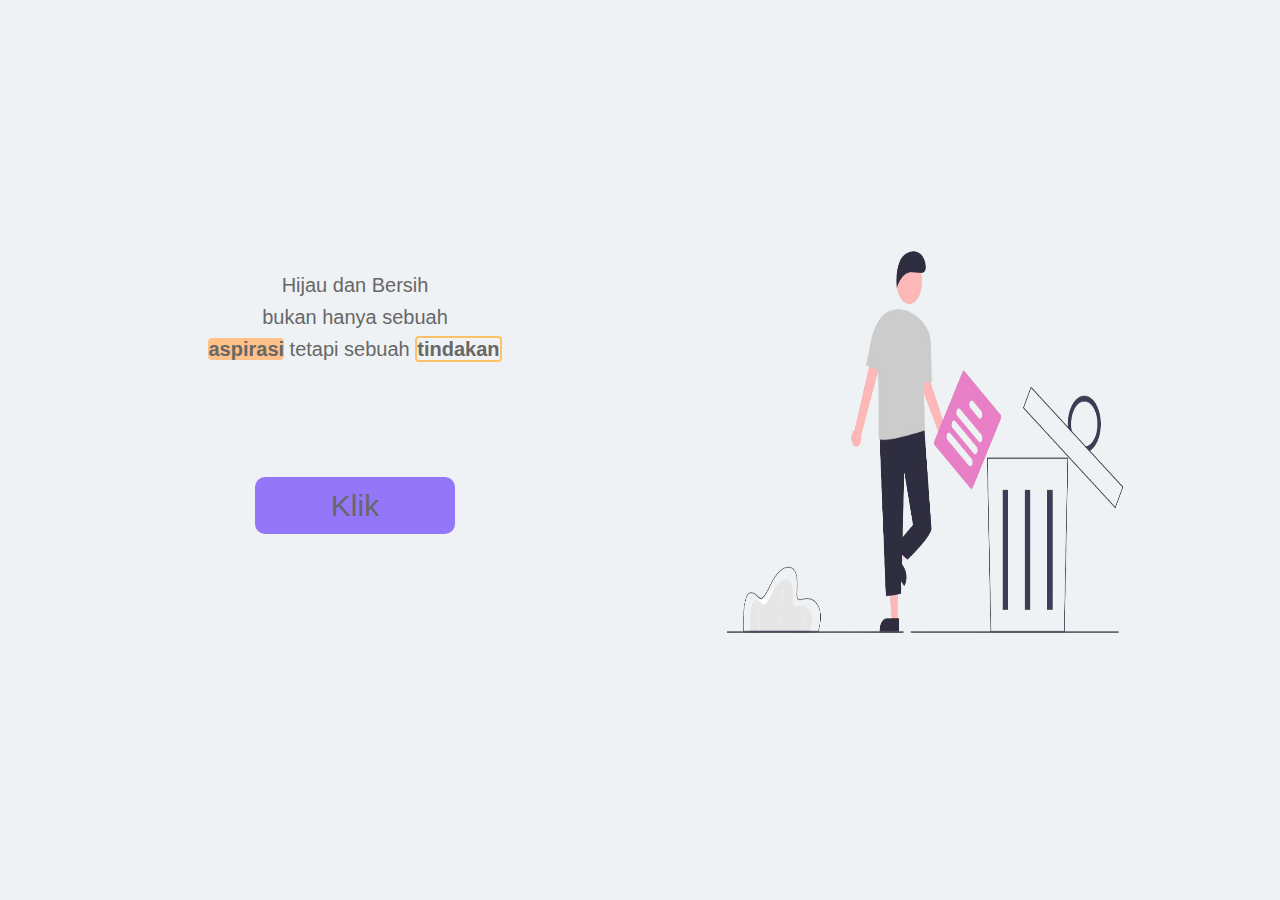
==== index.html @ 5fb0d640 "first commit" ====
<!DOCTYPE html>

<html lang="en">

<head>
    <meta name="utf-8">
    <meta name="viewport" content="width=device-width, initial-scale=1, minimum-scale=1, maximum-scale=1">

    <title>Trash Education Web</title>
    <meta content="" name="description">
    <meta content="" name="keywords">

    <!-- Favicon -->
    <link href="assets/img/welcome_logo.png" rel="icon">

    <!-- Icon -->
    <link rel="stylesheet" href="https://cdnjs.cloudflare.com/ajax/libs/font-awesome/4.7.0/css/font-awesome.min.css">

    <!-- Bootstrap -->
    <link rel="stylesheet" href="assets/css/bootstrap.css">
    <script src="assets/js/bootstrap.js"></script>
    <script src="assets/js/jquery.js"></script>
    <script src="assets/js/popper.js"></script>

    <!-- Style -->
    <link rel="stylesheet" href="assets/css/style.css">
    <script src="assets/js/style.js"></script>

    <!-- ======================================================
    * Template Name: Trash Education Web - v1
    * Author : Aji Santoso
    * Class : Teknik Informatika 2 B
    ===========================================================-->
</head>

<body class="welcome-body">
    <div class="container" style="margin-top: 15%">
        <div class="row">

            <div class="col-sm-6 text-center">
                <div class="welcome-quotes">
                    <h5>Hijau dan Bersih</h5>
                    <h5>bukan hanya sebuah</h5>
                    <h5><strong class="rounded" style="background-color: #FFC187;">aspirasi</strong> tetapi sebuah <strong class="rounded" style="border: 2px solid #FFC167">tindakan</strong></h5>
                </div>
                <a href="home_page.html" class="btn welcome-btn">Klik</a>
            </div>

            <div class="col-sm-6 text-center">
                <img class="welcome-logo" src="assets/img/user_logo.png">
            </div>

        </div>
    </div>
</body>

</html>
---- assets/css/style.css ----
::-webkit-scrollbar {
    width: 7px;
    display: block;
    background-color: #EFF2F5;
    border: none;
    outline: none;
}

 ::-webkit-scrollbar-thumb {
    background: #9477F9;
    display: block;
    -webkit-border-radius: 10px;
    border-radius: 10px;
}


/*-- Welcome Page --*/

.welcome-body {
    background-color: #EFF2F5;
}

.welcome-logo {
    width: 500px;
    height: 500px;
}

.welcome-quotes {
    margin-top: 15%;
    font-weight: bold;
    color: #676767;
}

.welcome-btn {
    margin-top: 20%;
    width: 200px;
    color: #EFF2F5;
    background-color: #9477F9;
    border-radius: 10px;
}

.welcome-btn:hover {
    opacity: 0.8;
}


/*-- Home Page --*/

.phone {
    display: none;
}

.home-body {
    background-color: #BE7EE6;
}

.home-title {
    display: inline-flex;
    position: relative;
    margin-top: 150px;
    margin-left: 200px;
    font-size: 70px;
    color: white;
    font-weight: bold;
}

.home-logo {
    width: 800px;
    height: 800px;
    display: inline;
    z-index: -1;
    margin-right: -200px;
    margin-top: -80px;
    position: absolute;
}

.home-container {
    margin-top: 12%;
    height: 1270px;
    border-radius: 140px 0px 0px 0px;
}

.home-rectangle {
    border-radius: 60px;
    width: 260px;
    height: 260px;
    background-image: url('../img/tong.png');
    background-size: cover;
}

.home-footer {
    background: none;
    outline: none;
    border: none;
    font-size: 30px;
    color: #676767;
    font-weight: bold;
    margin-left: -60px;
}

.home-card {
    border-radius: 35px;
    width: 600px;
    height: 145px;
    background-color: #EFF2F5;
    border: none;
}

.col-sm-2:hover {
    opacity: 0.8;
}

.btn {
    border-radius: 10px;
    font-size: 30px;
    color: #676767;
    border: none;
}

.btn:hover {
    opacity: 0.8;
    color: #676767;
}

.phone {
    display: none;
}

@media screen and (max-width: 776px) {
    body {
        max-width: 100%;
    }
    .desktop {
        display: none;
    }
    .phone {
        display: block;
    }
    .welcome-logo {
        width: 500px;
        height: 500px;
        margin-left: -80px;
    }
    .home-title {
        display: inline-flex;
        position: relative;
        margin-top: 90px;
        margin-left: 10px;
        font-size: 25px;
        color: white;
        font-weight: bold;
    }
    .home-logo {
        width: 240px;
        height: 200px;
        display: inline;
        z-index: -1;
        margin-right: -200px;
        margin-top: -25px;
        position: absolute;
    }
    .home-container {
        margin-top: 8%;
        height: 720px;
        border-radius: 90px 0px 0px 0px;
    }
    .home-rectangle {
        border-radius: 20px;
        width: 80px;
        height: 80px;
        background-image: url('../img/tong.png');
        background-size: cover;
    }
    .home-footer {
        background: none;
        outline: none;
        border: none;
        font-size: 15px;
        color: #676767;
    }
    .home-card {
        border-radius: 20px;
        width: 320px;
        height: 90px;
        background-color: #EFF2F5;
        border: none;
    }
    .col-sm-2:hover {
        opacity: 0.8;
    }
}
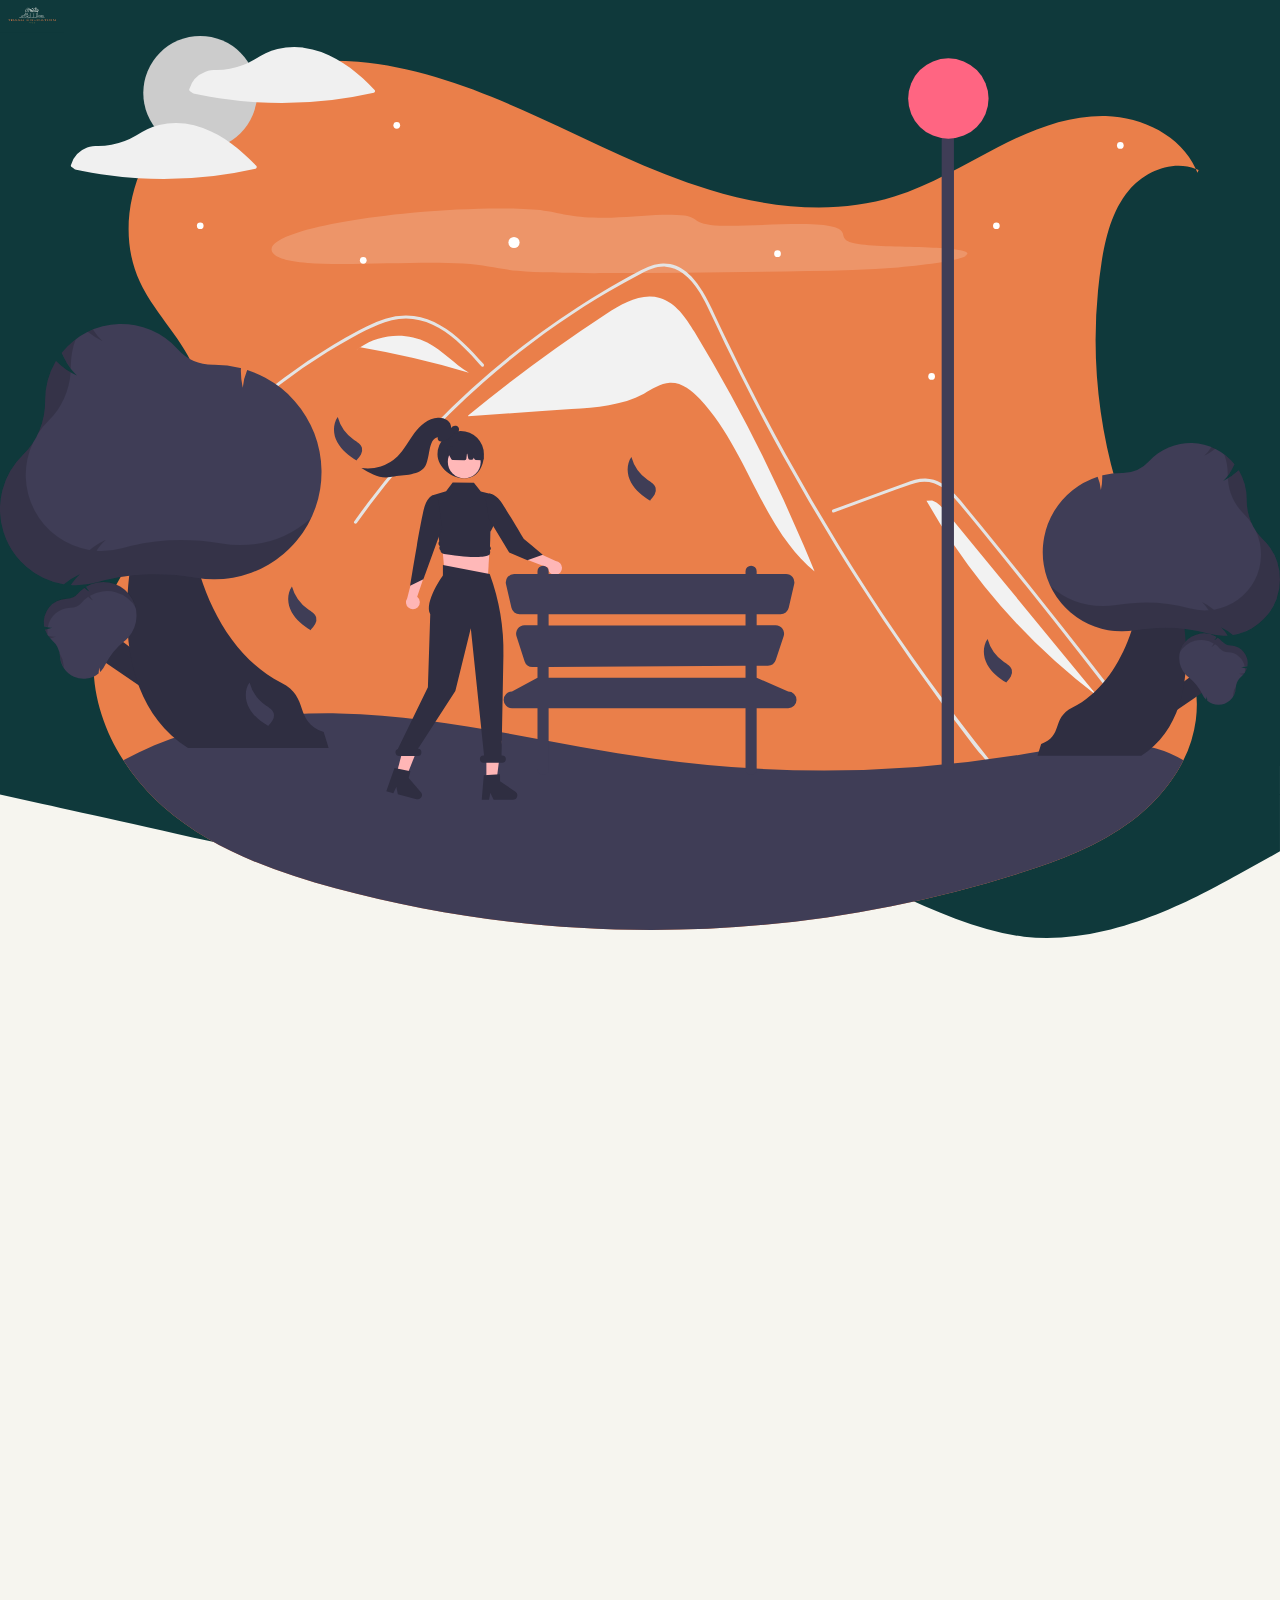
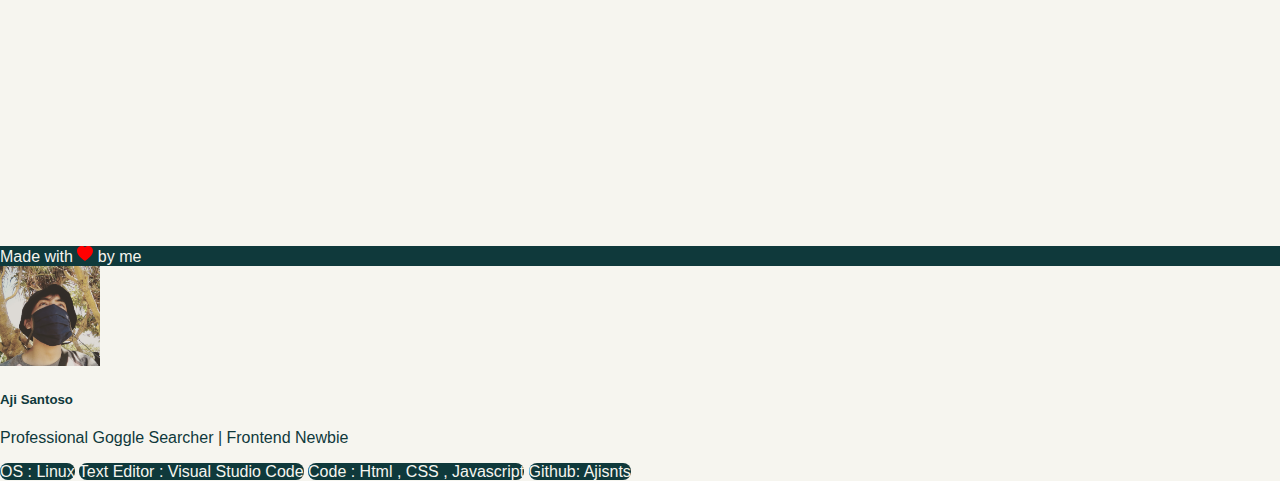
==== commit 5745b97a: "second commit" ====
--- a/index.html
+++ b/index.html
@@ -1,57 +1,139 @@
 <!DOCTYPE html>
-
-<html lang="en">
-
-<head>
-    <meta name="utf-8">
-    <meta name="viewport" content="width=device-width, initial-scale=1, minimum-scale=1, maximum-scale=1">
+<html>
+  <head>
+    <meta name="utf-8" />
+    <meta name="viewport" content="user-scalable=no, initial-scale=1, maximum-scale=1, minimum-scale=1, width=device-width, height=device-height, target-densitydpi=device-dpi" />
 
     <title>Trash Education Web</title>
-    <meta content="" name="description">
-    <meta content="" name="keywords">
+    <meta content="" name="description" />
+    <meta content="" name="keywords" />
 
-    <!-- Favicon -->
-    <link href="assets/img/welcome_logo.png" rel="icon">
+    <!-- Favicon Website -->
+    <link href="./assets/img/logo.png" alt="logo" rel="icon" />
 
-    <!-- Icon -->
-    <link rel="stylesheet" href="https://cdnjs.cloudflare.com/ajax/libs/font-awesome/4.7.0/css/font-awesome.min.css">
+    <!-- Bootstrap CSS -->
+    <link href="https://cdn.jsdelivr.net/npm/bootstrap@5.1.3/dist/css/bootstrap.min.css" rel="stylesheet" integrity="sha384-1BmE4kWBq78iYhFldvKuhfTAU6auU8tT94WrHftjDbrCEXSU1oBoqyl2QvZ6jIW3" crossorigin="anonymous" />
 
-    <!-- Bootstrap -->
-    <link rel="stylesheet" href="assets/css/bootstrap.css">
-    <script src="assets/js/bootstrap.js"></script>
-    <script src="assets/js/jquery.js"></script>
-    <script src="assets/js/popper.js"></script>
+    <!-- CSS Style -->
+    <link href="./assets/css/main.css" rel="stylesheet" />
 
-    <!-- Style -->
-    <link rel="stylesheet" href="assets/css/style.css">
-    <script src="assets/js/style.js"></script>
+    <!-- JS Style -->
+    <script type="text/javascript" src="./assets/js/main.js"></script>
 
-    <!-- ======================================================
-    * Template Name: Trash Education Web - v1
-    * Author : Aji Santoso
-    * Class : Teknik Informatika 2 B
-    ===========================================================-->
-</head>
+    <!-- Bootstrap JS -->
+    <script src="https://cdn.jsdelivr.net/npm/bootstrap@5.1.3/dist/js/bootstrap.bundle.min.js" integrity="sha384-ka7Sk0Gln4gmtz2MlQnikT1wXgYsOg+OMhuP+IlRH9sENBO0LRn5q+8nbTov4+1p" crossorigin="anonymous"></script>
 
-<body class="welcome-body">
-    <div class="container" style="margin-top: 15%">
-        <div class="row">
+    <!-- AOS CSS -->
+    <link href="https://unpkg.com/aos@2.3.1/dist/aos.css" rel="stylesheet" />
 
-            <div class="col-sm-6 text-center">
-                <div class="welcome-quotes">
-                    <h5>Hijau dan Bersih</h5>
-                    <h5>bukan hanya sebuah</h5>
-                    <h5><strong class="rounded" style="background-color: #FFC187;">aspirasi</strong> tetapi sebuah <strong class="rounded" style="border: 2px solid #FFC167">tindakan</strong></h5>
-                </div>
-                <a href="home_page.html" class="btn welcome-btn">Klik</a>
-            </div>
+    <!-- AOS JS -->
+    <script src="https://unpkg.com/aos@2.3.1/dist/aos.js"></script>
 
-            <div class="col-sm-6 text-center">
-                <img class="welcome-logo" src="assets/img/user_logo.png">
-            </div>
+    <script>
+      AOS.init();
+    </script>
+  </head>
+  <body>
+    <!-- navbar start -->
+    <header>
+      <nav class="navbar navbar-expand-lg navbar-dark">
+        <div class="container">
+          <div class="navbar-brand" data-aos="fade-down">
+            <img src="./assets/img/logo.png" alt="navbar-brand" />
+          </div>
+        </div>
+      </nav>
+    </header>
+    <!-- navbar end -->
+    <!-- home start -->
+    <section class="home">
+      <div class="container">
+        <div class="row d-flex justify-content-center align-items-center">
+          <div class="col-sm-6 text-center" data-aos="fade-up">
+            <img src="./assets/img/nature.svg" alt="home" />
+          </div>
+          <div class="col-sm-6" data-aos="fade-up">
+            <h1><strong>Hijau</strong> dan <strong>Bersih</strong> bukan hanya sebuah <mark class="p-0">aspirasi</mark> tetapi sebuah tindakan</h1>
+          </div>
+        </div>
+      </div>
+    </section>
+    <!-- home end -->
+    <!-- category start -->
+    <svg xmlns="http://www.w3.org/2000/svg" viewBox="0 0 1440 320">
+      <path
+        fill="#0f393b"
+        fill-opacity="1"
+        d="M0,32L48,42.7C96,53,192,75,288,96C384,117,480,139,576,128C672,117,768,75,864,90.7C960,107,1056,181,1152,192C1248,203,1344,149,1392,122.7L1440,96L1440,0L1392,0C1344,0,1248,0,1152,0C1056,0,960,0,864,0C768,0,672,0,576,0C480,0,384,0,288,0C192,0,96,0,48,0L0,0Z"
+      ></path>
+    </svg>
+    <section class="category">
+      <div class="container">
+        <h3 class="p-4 fw-bold" data-aos="fade-right">Jenis Sampah</h3>
+        <div class="row justify-content-center p-2 mb-5">
+          <div class="col-sm-3 text-center" data-aos="fade-up">
+            <a href="./organik.html">
+              <img src="./assets/img/trash.png" alt="trash" />
+              <div class="circle mx-auto mt-2 mb-2" style="background-color: #bffbbe"></div>
+              <h3 class="fw-bold">Organik</h3>
+              <p class="fs-4">Mudah Terurai</p>
+            </a>
+          </div>
+          <div class="col-sm-3 text-center" data-aos="fade-up">
+            <a href="./anorganik.html">
+              <img src="./assets/img/trash.png" alt="trash" />
+              <div class="circle mx-auto mt-2 mb-2" style="background-color: #ffe872"></div>
+              <h3 class="fw-bold">Anorganik</h3>
+              <p class="fs-4">Sulit Terurai</p>
+            </a>
+          </div>
+          <div class="col-sm-3 text-center" data-aos="fade-up">
+            <a href="./b3.html">
+              <img src="./assets/img/trash.png" alt="trash" />
+              <div class="circle mx-auto mt-2 mb-2" style="background-color: #fc7b9a"></div>
+              <h3 class="fw-bold">B3</h3>
+              <p class="fs-4">Berbahaya</p>
+            </a>
+          </div>
+        </div>
+      </div>
+    </section>
+    <!-- category end -->
+    <!-- footer start -->
+    <footer class="footer">
+      <div class="text-center p-2">
+        Made with
+        <svg xmlns="http://www.w3.org/2000/svg" width="16" height="16" fill="red" class="bi bi-heart-fill" viewBox="0 0 16 16">
+          <path fill-rule="evenodd" d="M8 1.314C12.438-3.248 23.534 4.735 8 15-7.534 4.736 3.562-3.248 8 1.314z" />
+        </svg>
+        by <a href="#" data-bs-toggle="modal" data-bs-target="#me">me</a>
+      </div>
+    </footer>
+    <!-- footer end -->
+    <!-- modal start -->
+    <div id="me" class="modal fade" tabindex="-1" role="dialog" aria-hidden="true">
+      <div class="modal-dialog modal-dialog-centered" role="document">
+        <div class="modal-content">
+          <div class="modal-header text-center">
+            <img src="./assets/img/profile.JPG" alt="me" class="rounded-circle mx-auto" width="100" height="100" />
+          </div>
+          <div class="modal-body text-center">
+            <h5 class="fw-bold">Aji Santoso</h5>
+            <p>Professional Goggle Searcher | Frontend Newbie</p>
+            <a class="btn btn-secondary">OS : Linux</a>
+            <a class="btn btn-secondary">Text Editor : Visual Studio Code</a>
+            <a class="btn btn-secondary mt-2">Code : Html , CSS , Javascript</a>
+            <a type="submit" class="btn btn-secondary mt-2" href="https://github.com/Ajisnts" target="_blank">Github: Ajisnts</a>
+          </div>
+        </div>
+      </div>
+    </div>
+    <!-- modal end -->
+  </body>
+  <!-- AOS JS -->
+  <script src="https://unpkg.com/aos@2.3.1/dist/aos.js"></script>
 
-        </div>
-    </div>
-</body>
-
-</html>+  <script>
+    AOS.init();
+  </script>
+</html>
--- a/assets/css/main.css
+++ b/assets/css/main.css
@@ -0,0 +1,135 @@
+body {
+  padding: 0;
+  margin: 0;
+  font-family: 'Segoe UI', Tahoma, Geneva, Verdana, sans-serif;
+  color: #f6f5ef;
+  background-color: #f6f5ef;
+  overflow-x: hidden;
+}
+
+body a {
+  text-decoration: none;
+  color: inherit;
+}
+
+body a:hover {
+  color: inherit;
+  opacity: 0.8;
+}
+
+body::-webkit-scrollbar {
+  width: 0.4em;
+  display: block;
+  background-color: #f6f5ef;
+  border: none;
+  outline: none;
+}
+
+body::-webkit-scrollbar-thumb {
+  background: #0f393b;
+  display: block;
+}
+
+.btn-primary {
+  background-color: #f6f5ef;
+  color: #0f393b;
+  border: none;
+  font-size: 1.5em;
+  border-radius: 0.5em;
+}
+
+.btn-primary:hover {
+  background-color: #f6f5ef;
+  color: #0f393b;
+}
+
+.btn-secondary {
+  background-color: #0f393b;
+  color: #f6f5ef;
+  border: none;
+  border-radius: 0.5em;
+}
+
+.btn-secondary:hover {
+  background-color: #0f393b;
+  color: #f6f5ef;
+}
+
+.modal {
+  color: #0f393b;
+}
+
+.navbar {
+  background-color: #0f393b;
+}
+
+.navbar .navbar-brand img {
+  width: 4em;
+  height: 2em;
+}
+
+.home {
+  background-color: #0f393b;
+  height: 45.6em;
+}
+
+.home .row {
+  height: 45em;
+  width: 100%;
+}
+
+.home .row img {
+  min-width: auto;
+  width: 100%;
+}
+
+.home .row mark {
+  background-color: #edcb50;
+}
+
+.category {
+  background-color: #f6f5ef;
+  color: #0f393b;
+  margin-top: -4em;
+}
+
+.category .col-sm-3 img {
+  width: 9em;
+}
+
+.category .col-sm-3 .circle {
+  width: 1.5em;
+  height: 1.5em;
+  border-radius: 100%;
+}
+
+.footer {
+  background-color: #0f393b;
+}
+
+.main .col-sm-6 img {
+  width: 15em;
+}
+
+.main .col-sm-6 h1 {
+  font-size: 5em;
+}
+
+.main .col-sm-6 .circle {
+  width: 14em;
+  height: 1em;
+  border-radius: 1em;
+}
+
+.main .col-12 img {
+  width: 3em;
+  padding: 0.3em;
+  border-radius: 1em;
+}
+
+@media screen and (max-width: 768px) {
+  .home h1 {
+    text-align: center;
+  }
+}
+/*# sourceMappingURL=main.css.map */